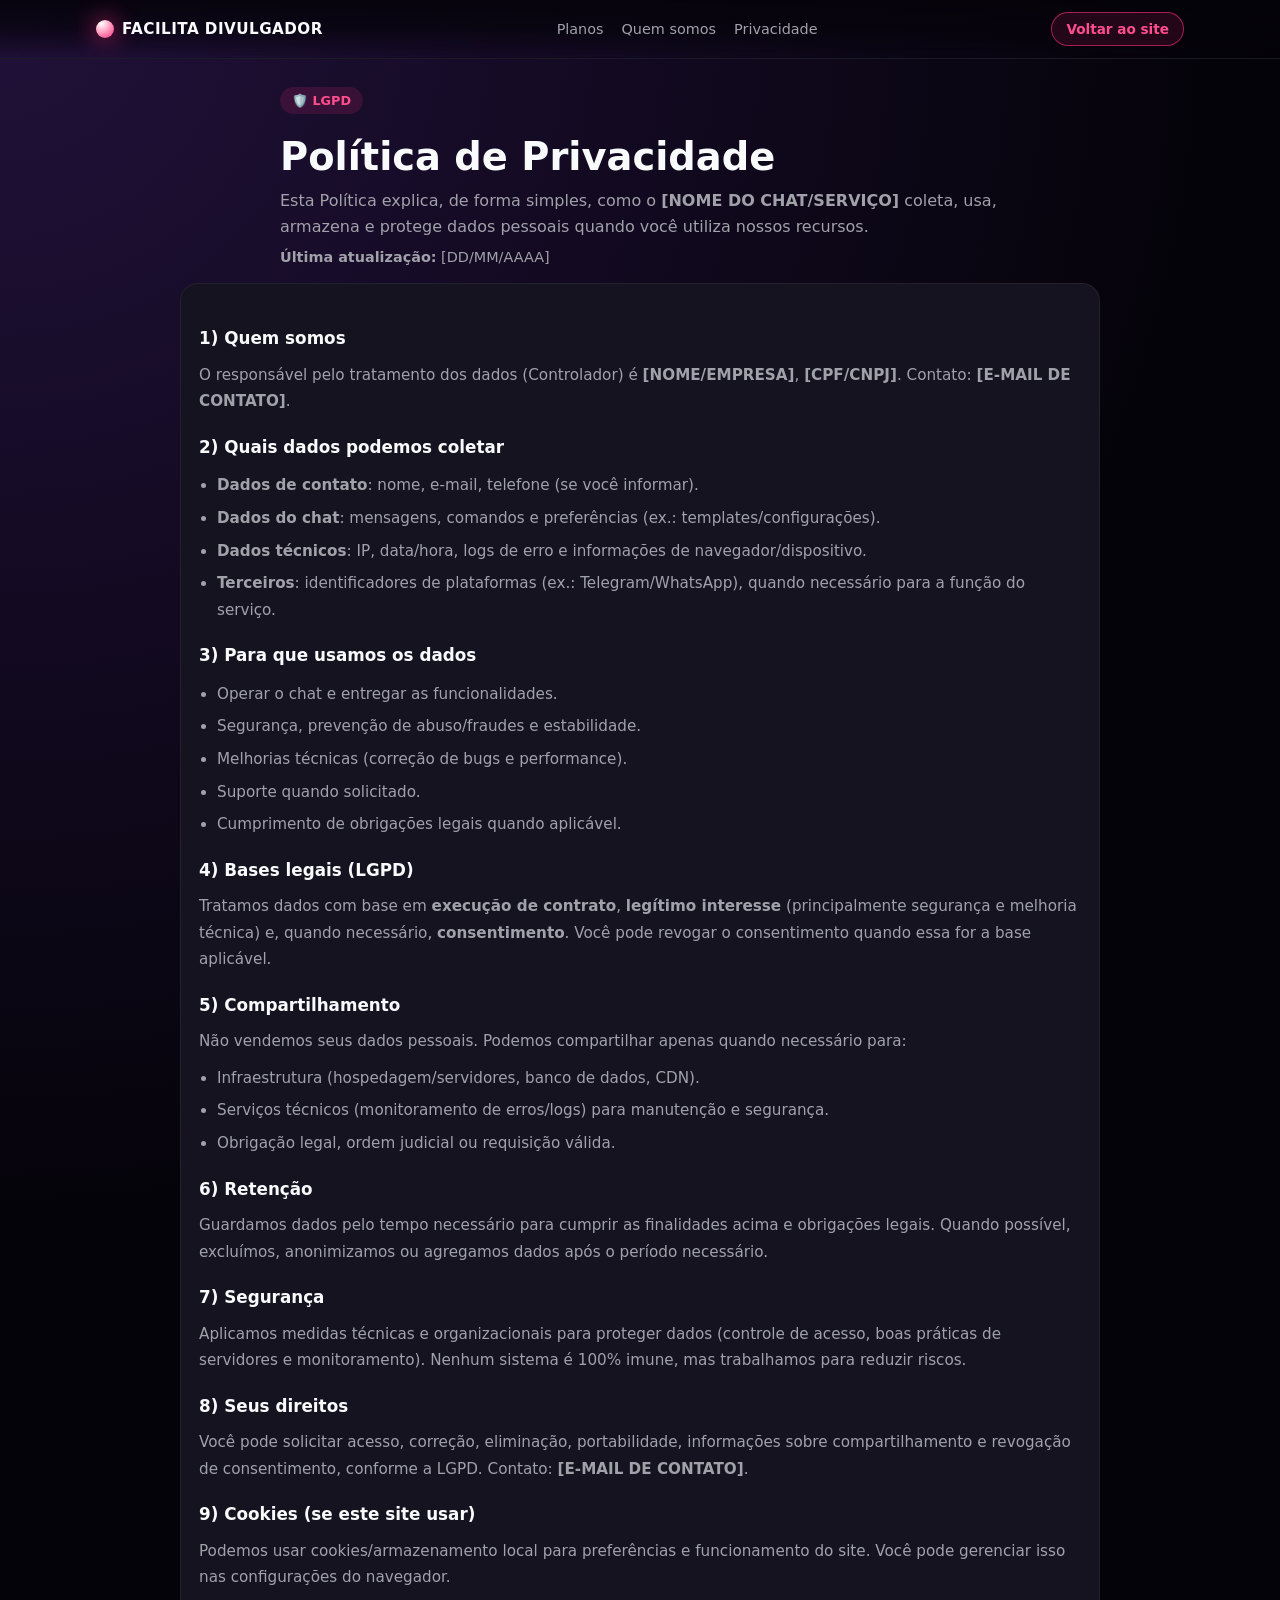
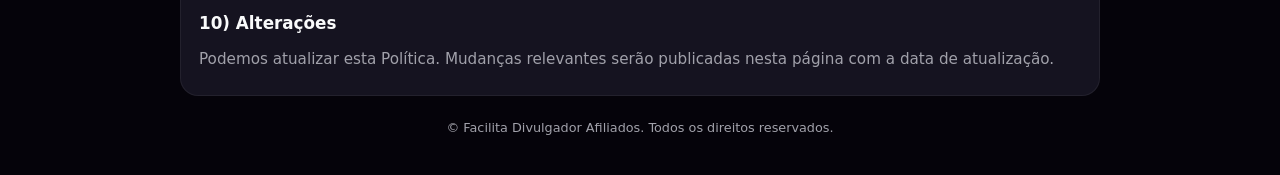
==== privacidade.html @ 99bbdde7 "alteracao politica privacidade" ====
<!DOCTYPE html>
<html lang="pt-BR">
<head>
  <meta charset="UTF-8" />
  <meta name="viewport" content="width=device-width, initial-scale=1.0" />
  <title>Política de Privacidade – Facilita Divulgador</title>
  <link rel="stylesheet" href="style.css" />
  <link rel="icon" href="favicon.png" sizes="512x512" type="image/png">
  <link rel="shortcut icon" href="favicon.png" type="image/png" />
</head>
<body class="legal-page">

  <header class="topbar">
    <div class="topbar-inner">
      <a class="logo" href="index.html" style="text-decoration:none; color:inherit;">
        <span class="logo-dot"></span>
        <span class="logo-text">Facilita Divulgador</span>
      </a>

      <nav class="nav-links" style="display:flex;">
        <a href="index.html#planos">Planos</a>
        <a href="index.html#quem-somos">Quem somos</a>
        <a href="privacidade.html" aria-current="page">Privacidade</a>
      </nav>

      <a href="index.html" class="topbar-cta">Voltar ao site</a>
    </div>
  </header>

  <main>
    <section class="section legal">
      <div class="legal-wrap">
        <div class="legal-head">
          <p class="hero-tag">🛡️ LGPD</p>
          <h1>Política de Privacidade</h1>
          <p class="legal-sub">
            Esta Política explica, de forma simples, como o <strong>[NOME DO CHAT/SERVIÇO]</strong>
            coleta, usa, armazena e protege dados pessoais quando você utiliza nossos recursos.
          </p>
          <p class="legal-meta">
            <strong>Última atualização:</strong> [DD/MM/AAAA]
          </p>
        </div>

        <article class="legal-card">
          <h2>1) Quem somos</h2>
          <p>
            O responsável pelo tratamento dos dados (Controlador) é <strong>[NOME/EMPRESA]</strong>,
            <strong>[CPF/CNPJ]</strong>. Contato: <strong>[E-MAIL DE CONTATO]</strong>.
          </p>

          <h2>2) Quais dados podemos coletar</h2>
          <ul>
            <li><strong>Dados de contato</strong>: nome, e-mail, telefone (se você informar).</li>
            <li><strong>Dados do chat</strong>: mensagens, comandos e preferências (ex.: templates/configurações).</li>
            <li><strong>Dados técnicos</strong>: IP, data/hora, logs de erro e informações de navegador/dispositivo.</li>
            <li><strong>Terceiros</strong>: identificadores de plataformas (ex.: Telegram/WhatsApp), quando necessário para a função do serviço.</li>
          </ul>

          <h2>3) Para que usamos os dados</h2>
          <ul>
            <li>Operar o chat e entregar as funcionalidades.</li>
            <li>Segurança, prevenção de abuso/fraudes e estabilidade.</li>
            <li>Melhorias técnicas (correção de bugs e performance).</li>
            <li>Suporte quando solicitado.</li>
            <li>Cumprimento de obrigações legais quando aplicável.</li>
          </ul>

          <h2>4) Bases legais (LGPD)</h2>
          <p>
            Tratamos dados com base em <strong>execução de contrato</strong>, <strong>legítimo interesse</strong>
            (principalmente segurança e melhoria técnica) e, quando necessário, <strong>consentimento</strong>.
            Você pode revogar o consentimento quando essa for a base aplicável.
          </p>

          <h2>5) Compartilhamento</h2>
          <p>Não vendemos seus dados pessoais. Podemos compartilhar apenas quando necessário para:</p>
          <ul>
            <li>Infraestrutura (hospedagem/servidores, banco de dados, CDN).</li>
            <li>Serviços técnicos (monitoramento de erros/logs) para manutenção e segurança.</li>
            <li>Obrigação legal, ordem judicial ou requisição válida.</li>
          </ul>

          <h2>6) Retenção</h2>
          <p>
            Guardamos dados pelo tempo necessário para cumprir as finalidades acima e obrigações legais.
            Quando possível, excluímos, anonimizamos ou agregamos dados após o período necessário.
          </p>

          <h2>7) Segurança</h2>
          <p>
            Aplicamos medidas técnicas e organizacionais para proteger dados (controle de acesso, boas práticas de servidores e monitoramento).
            Nenhum sistema é 100% imune, mas trabalhamos para reduzir riscos.
          </p>

          <h2>8) Seus direitos</h2>
          <p>
            Você pode solicitar acesso, correção, eliminação, portabilidade, informações sobre compartilhamento e revogação de consentimento,
            conforme a LGPD. Contato: <strong>[E-MAIL DE CONTATO]</strong>.
          </p>

          <h2>9) Cookies (se este site usar)</h2>
          <p>
            Podemos usar cookies/armazenamento local para preferências e funcionamento do site.
            Você pode gerenciar isso nas configurações do navegador.
          </p>

          <h2>10) Alterações</h2>
          <p>
            Podemos atualizar esta Política. Mudanças relevantes serão publicadas nesta página com a data de atualização.
          </p>
        </article>
      </div>
    </section>
  </main>

  <footer class="footer">
    <p>© Facilita Divulgador Afiliados. Todos os direitos reservados.</p>
  </footer>
</body>
</html>
---- style.css ----
:root {
  /* CORES PRINCIPAIS */
  --bg-main: #0b0711;
  --bg-secondary: #151320;
  --card-bg: #181427;
  --border-soft: rgba(255, 255, 255, 0.06);

  --text-primary: #f9fafb;
  --text-secondary: #a1a1aa;

  --accent-pink: #ff2d7a;
  --accent-pink-soft: #ff4d8d;
  --accent-purple: #7c3aed;
  --accent-blue: #22d3ee;

  --radius-lg: 20px;
  --shadow-soft: 0 18px 40px rgba(0, 0, 0, 0.45);
}

/* RESET SIMPLES */
* {
  margin: 0;
  padding: 0;
  box-sizing: border-box;
  font-family: system-ui, -apple-system, BlinkMacSystemFont, "Segoe UI",
    sans-serif;
}

body {
  min-height: 100vh;
  background: radial-gradient(circle at top left, #21113a, #05030a 55%);
  color: var(--text-primary);
}

/* TOPO */

.topbar {
  position: sticky;
  top: 0;
  z-index: 20;
  backdrop-filter: blur(18px);
  background: linear-gradient(
      to bottom,
      rgba(5, 3, 10, 0.9),
      rgba(5, 3, 10, 0.7),
      transparent
  );
  border-bottom: 1px solid rgba(148, 163, 184, 0.15);
}

.topbar-inner {
  max-width: 1120px;
  margin: 0 auto;
  padding: 12px 16px;
  display: flex;
  align-items: center;
  justify-content: space-between;
  gap: 14px;
}

.logo {
  display: flex;
  align-items: center;
  gap: 8px;
}

.logo-dot {
  width: 18px;
  height: 18px;
  border-radius: 999px;
  background: radial-gradient(circle at 30% 20%, #ffffff, var(--accent-pink));
  box-shadow: 0 0 24px rgba(255, 45, 122, 0.9);
}

.logo-text {
  font-weight: 700;
  letter-spacing: 0.03em;
  font-size: 0.95rem;
  text-transform: uppercase;
}

.nav-links {
  display: none;
  gap: 18px;
  font-size: 0.9rem;
}

.nav-links a {
  text-decoration: none;
  color: var(--text-secondary);
  transition: color 0.15s ease;
}

.nav-links a:hover {
  color: #ffffff;
}

.topbar-cta {
  text-decoration: none;
  padding: 8px 14px;
  border-radius: 999px;
  background: rgba(255, 45, 122, 0.12);
  color: var(--accent-pink-soft);
  font-size: 0.85rem;
  font-weight: 600;
  border: 1px solid rgba(255, 45, 122, 0.6);
  transition: background 0.15s ease, transform 0.15s ease,
    box-shadow 0.15s ease;
}

.topbar-cta:hover {
  background: rgba(255, 45, 122, 0.2);
  transform: translateY(-1px);
  box-shadow: 0 10px 24px rgba(255, 45, 122, 0.5);
}

@media (min-width: 768px) {
  .nav-links {
    display: flex;
  }
}

/* HERO */

.hero {
  padding: 40px 16px 40px;
}

.hero-inner {
  max-width: 1120px;
  margin: 0 auto;
  display: grid;
  gap: 32px;
}

@media (min-width: 900px) {
  .hero-inner {
    grid-template-columns: minmax(0, 1.1fr) minmax(0, 1fr);
    align-items: center;
  }
}

.hero-text {
  max-width: 560px;
}

.hero-tag {
  display: inline-flex;
  padding: 6px 12px;
  border-radius: 999px;
  background: rgba(255, 45, 122, 0.14);
  color: var(--accent-pink-soft);
  font-size: 0.8rem;
  font-weight: 600;
  margin-bottom: 12px;
}

.hero h1 {
  font-size: clamp(2rem, 3.2vw, 2.8rem);
  line-height: 1.1;
  margin-bottom: 12px;
}

.hero-sub {
  font-size: 0.98rem;
  color: var(--text-secondary);
  margin-bottom: 18px;
}

.hero-actions {
  display: flex;
  flex-wrap: wrap;
  gap: 10px;
  margin-bottom: 12px;
}

.primary-btn {
  text-decoration: none;
  padding: 10px 20px;
  border-radius: 999px;
  background: linear-gradient(90deg, var(--accent-pink), var(--accent-purple));
  color: #ffffff;
  font-size: 0.95rem;
  font-weight: 600;
  box-shadow: 0 18px 35px rgba(255, 45, 122, 0.55);
  transition: transform 0.15s ease, box-shadow 0.15s ease, opacity 0.15s ease;
}

.primary-btn:hover {
  transform: translateY(-1px);
  opacity: 0.96;
  box-shadow: 0 22px 45px rgba(255, 45, 122, 0.7);
}

.secondary-link {
  text-decoration: none;
  font-size: 0.9rem;
  color: var(--text-secondary);
  padding: 8px 0;
}

.secondary-link:hover {
  color: #ffffff;
}

.hero-note {
  font-size: 0.85rem;
  color: var(--text-secondary);
}

/* HERO MEDIA / PHONE MOCK */

.hero-media {
  position: relative;
  display: flex;
  justify-content: center;
}

.hero-glow {
  position: absolute;
  inset: 0;
  margin: auto;
  width: 260px;
  height: 260px;
  background: radial-gradient(circle, #ff4d8d, #7c3aed 40%, transparent 70%);
  filter: blur(2px);
  opacity: 0.9;
  z-index: 0;
}

.phone-mock {
  position: relative;
  width: 260px;
  border-radius: 32px;
  padding: 10px;
  background: linear-gradient(135deg, #999, #222);
  box-shadow: var(--shadow-soft);
  z-index: 1;
}

.phone-inner {
  border-radius: 26px;
  padding: 18px 16px;
  background: radial-gradient(circle at top left, #1f2933, #020617);
  border: 1px solid rgba(148, 163, 184, 0.5);
  color: #e5e7eb;
  font-size: 0.88rem;
}

.phone-tag {
  display: inline-flex;
  padding: 4px 10px;
  border-radius: 999px;
  background: rgba(34, 211, 238, 0.18);
  color: var(--accent-blue);
  font-size: 0.75rem;
  font-weight: 600;
  margin-bottom: 10px;
}

.phone-inner h3 {
  font-size: 1rem;
  margin-bottom: 6px;
}

.phone-inner p {
  font-size: 0.82rem;
  color: #cbd5f5;
  margin-bottom: 10px;
}

.phone-inner ul {
  list-style: none;
  display: flex;
  flex-direction: column;
  gap: 5px;
  font-size: 0.8rem;
}

.phone-inner li::before {
  content: "• ";
  color: var(--accent-pink-soft);
}

/* SEÇÕES GERAIS */

.section {
  padding: 40px 16px 0;
}

.section-header {
  max-width: 720px;
  margin: 0 auto 24px;
  text-align: center;
}

.section-header h2 {
  font-size: 1.4rem;
  margin-bottom: 6px;
}

.section-header p {
  font-size: 0.95rem;
  color: var(--text-secondary);
}

.section-header.narrow {
  max-width: 560px;
}

/* FEATURES */

.features-grid {
  max-width: 960px;
  margin: 0 auto;
  display: grid;
  gap: 18px;
}

@media (min-width: 768px) {
  .features-grid {
    grid-template-columns: repeat(3, minmax(0, 1fr));
  }
}

.feature-card {
  background: var(--bg-secondary);
  border-radius: 16px;
  padding: 18px 16px;
  border: 1px solid var(--border-soft);
}

.feature-card h3 {
  font-size: 1rem;
  margin-bottom: 6px;
}

.feature-card p {
  font-size: 0.88rem;
  color: var(--text-secondary);
}

/* PLANOS */

.section-plans {
  padding-bottom: 40px;
}

.plans-grid {
  max-width: 1120px;
  margin: 0 auto;
  display: grid;
  gap: 18px;
}

@media (min-width: 900px) {
  .plans-grid {
    grid-template-columns: repeat(4, minmax(0, 1fr));
  }
}

.plan-card {
  background: var(--card-bg);
  border-radius: 18px;
  padding: 18px 16px;
  border: 1px solid var(--border-soft);
  display: flex;
  flex-direction: column;
  gap: 8px;
  position: relative;
}

.plan-tag {
  font-size: 0.8rem;
  color: var(--text-secondary);
}

.plan-price {
  font-size: 1rem;
  font-weight: 600;
  margin-top: 4px;
}

.plan-list {
  list-style: none;
  margin-top: 8px;
  margin-bottom: 14px;
  font-size: 0.85rem;
  color: var(--text-secondary);
  display: flex;
  flex-direction: column;
  gap: 4px;
}

.plan-list li::before {
  content: "• ";
  color: var(--accent-pink-soft);
}

.plan-btn {
  text-decoration: none;
  padding: 8px 12px;
  border-radius: 999px;
  border: 1px solid rgba(255, 45, 122, 0.45);
  color: var(--accent-pink-soft);
  font-size: 0.85rem;
  font-weight: 600;
  text-align: center;
  transition: background 0.15s ease, transform 0.15s ease,
    box-shadow 0.15s ease;
}

.plan-btn:hover {
  background: rgba(255, 45, 122, 0.12);
  transform: translateY(-1px);
  box-shadow: 0 10px 24px rgba(255, 45, 122, 0.4);
}

/* Destaque GOLD */

.plan-featured {
  position: relative;
  border-radius: 18px;
  border: 1px solid rgba(250, 204, 21, 0.85);
  background: radial-gradient(circle at top, #2b1a10, #181427 65%);
  box-shadow:
    0 0 0 1px rgba(250, 204, 21, 0.4),
    0 22px 55px rgba(0, 0, 0, 0.85);
}

/* glow dourado embaixo do card */
.plan-featured::after {
  content: "";
  position: absolute;
  left: 50%;
  bottom: 12px;
  transform: translateX(-50%);
  width: 70%;
  height: 26px;
  border-radius: 999px;
  background: radial-gradient(
    ellipse at center,
    rgba(250, 204, 21, 0.55),
    rgba(250, 204, 21, 0)
  );
  filter: blur(4px);
  pointer-events: none;
  z-index: 0;
}

.plan-badge {
  position: absolute;
  top: 14px;
  right: 14px;
  font-size: 0.7rem;
  padding: 4px 8px;
  border-radius: 999px;
  background: linear-gradient(90deg, #facc15, #f97316);
  color: #1f2937;
  font-weight: 700;
}

.plan-btn-featured {
  position: relative;
  z-index: 1;
  background: linear-gradient(90deg, #facc15, #f97316);
  border-color: transparent;
  color: #1f2937;
  box-shadow: 0 18px 35px rgba(250, 204, 21, 0.7);
}

.plan-btn-featured:hover {
  box-shadow: 0 22px 45px rgba(250, 204, 21, 0.9);
  transform: translateY(-1px);
    color: #facc15;
}

/* FOOTER */

.footer {
  padding: 24px 16px 40px;
  text-align: center;
  font-size: 0.8rem;
  color: var(--text-secondary);
}


/* PÁGINAS LEGAIS (privacidade/termos) */
.legal-page .section {
  padding-top: 28px;
}

.legal-wrap {
  max-width: 920px;
  margin: 0 auto;
}

.legal-head {
  text-align: left;
  max-width: 720px;
  margin: 0 auto 18px;
}

.legal-head h1 {
  font-size: clamp(1.8rem, 3vw, 2.4rem);
  line-height: 1.1;
  margin: 10px 0 10px;
}

.legal-sub {
  color: var(--text-secondary);
  line-height: 1.6;
  margin-bottom: 10px;
}

.legal-meta {
  color: var(--text-secondary);
  font-size: 0.9rem;
}

.legal-card {
  background: var(--bg-secondary);
  border: 1px solid var(--border-soft);
  border-radius: 18px;
  padding: 22px 18px;
  line-height: 1.75;
}

.legal-card h2 {
  font-size: 1.05rem;
  margin: 18px 0 8px;
}

.legal-card p,
.legal-card li {
  color: var(--text-secondary);
  font-size: 0.95rem;
}

.legal-card ul {
  padding-left: 18px;
  margin: 10px 0 0;
  display: grid;
  gap: 6px;
}
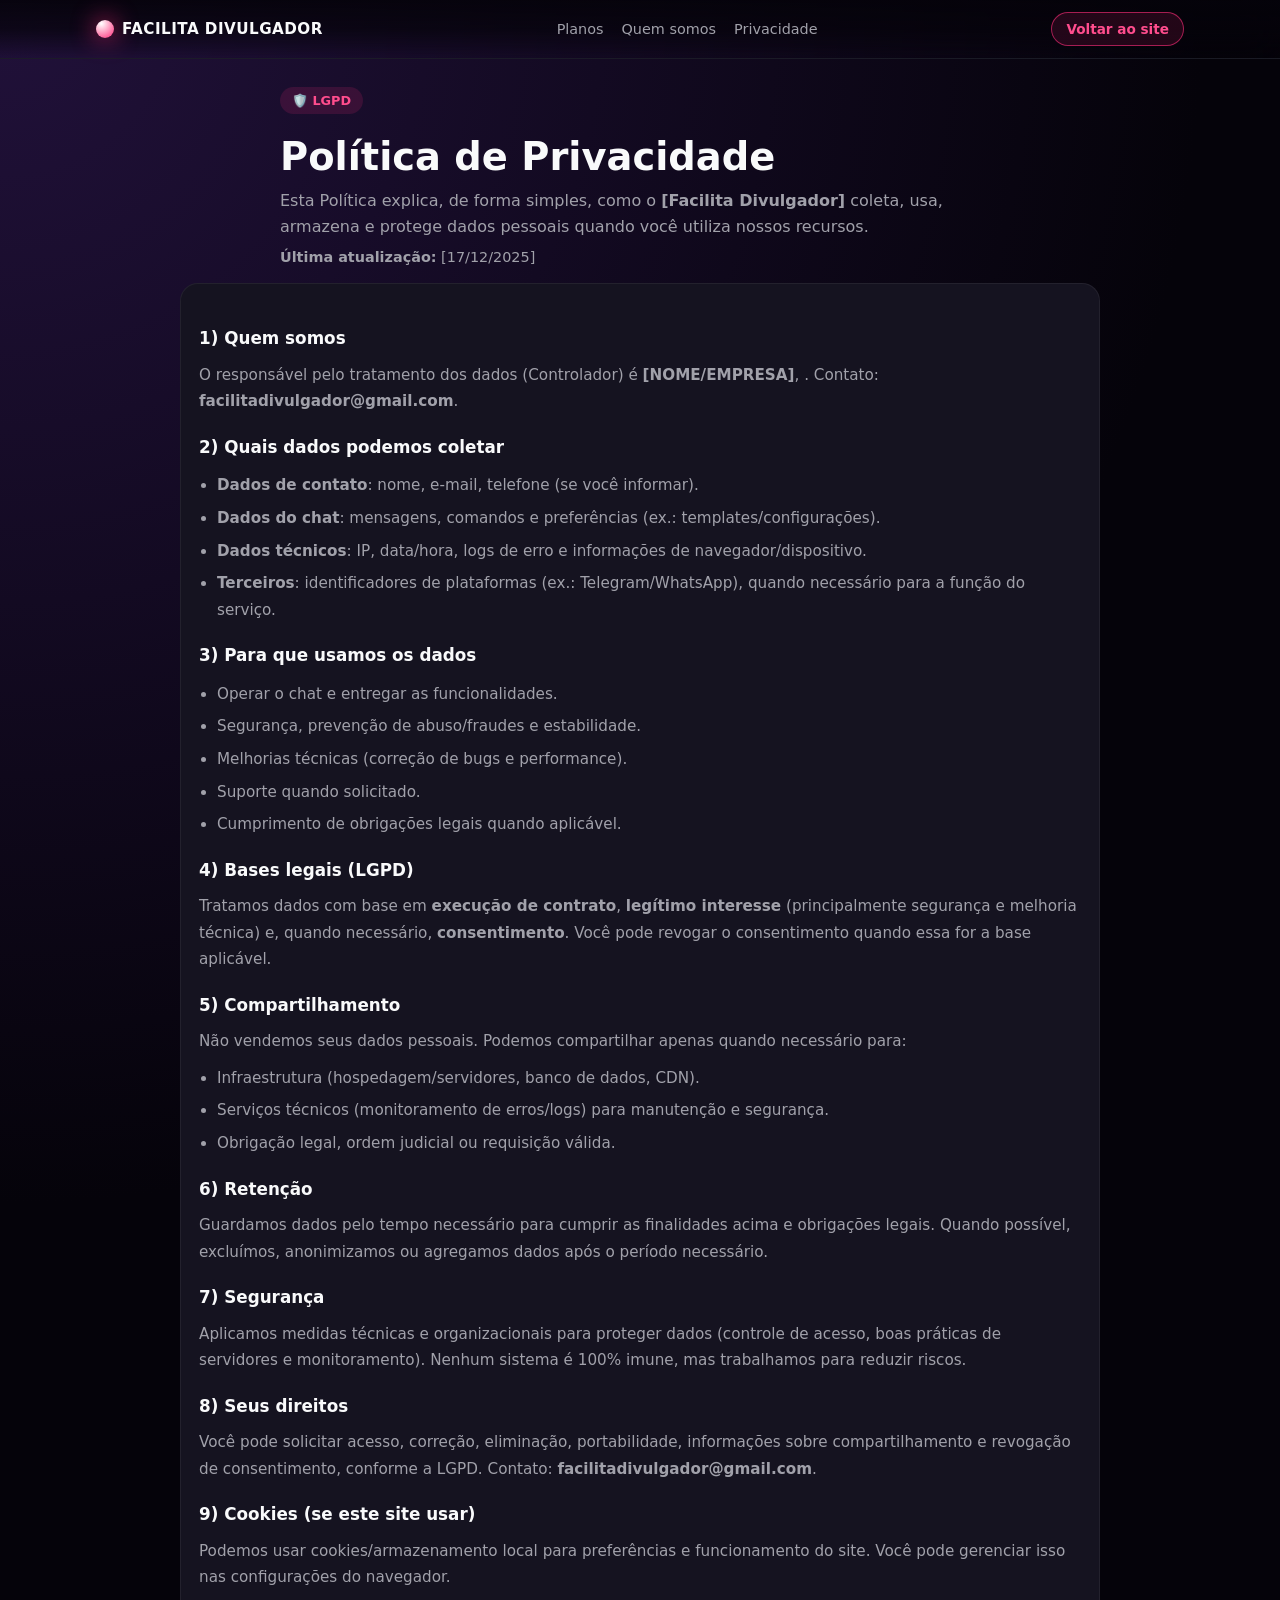
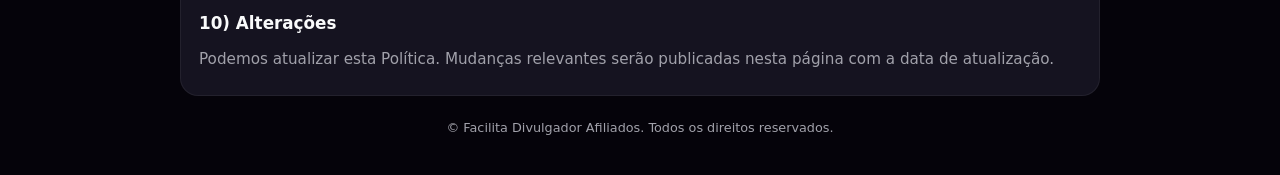
==== commit d4a86ee0: "correcoes finais poltiica" ====
--- a/privacidade.html
+++ b/privacidade.html
@@ -34,11 +34,11 @@
           <p class="hero-tag">🛡️ LGPD</p>
           <h1>Política de Privacidade</h1>
           <p class="legal-sub">
-            Esta Política explica, de forma simples, como o <strong>[NOME DO CHAT/SERVIÇO]</strong>
+            Esta Política explica, de forma simples, como o <strong>[Facilita Divulgador]</strong>
             coleta, usa, armazena e protege dados pessoais quando você utiliza nossos recursos.
           </p>
           <p class="legal-meta">
-            <strong>Última atualização:</strong> [DD/MM/AAAA]
+            <strong>Última atualização:</strong> [17/12/2025]
           </p>
         </div>
 
@@ -46,7 +46,7 @@
           <h2>1) Quem somos</h2>
           <p>
             O responsável pelo tratamento dos dados (Controlador) é <strong>[NOME/EMPRESA]</strong>,
-            <strong>[CPF/CNPJ]</strong>. Contato: <strong>[E-MAIL DE CONTATO]</strong>.
+            <strong></strong>. Contato: <strong>facilitadivulgador@gmail.com</strong>.
           </p>
 
           <h2>2) Quais dados podemos coletar</h2>
@@ -96,7 +96,7 @@
           <h2>8) Seus direitos</h2>
           <p>
             Você pode solicitar acesso, correção, eliminação, portabilidade, informações sobre compartilhamento e revogação de consentimento,
-            conforme a LGPD. Contato: <strong>[E-MAIL DE CONTATO]</strong>.
+            conforme a LGPD. Contato: <strong>facilitadivulgador@gmail.com</strong>.
           </p>
 
           <h2>9) Cookies (se este site usar)</h2>
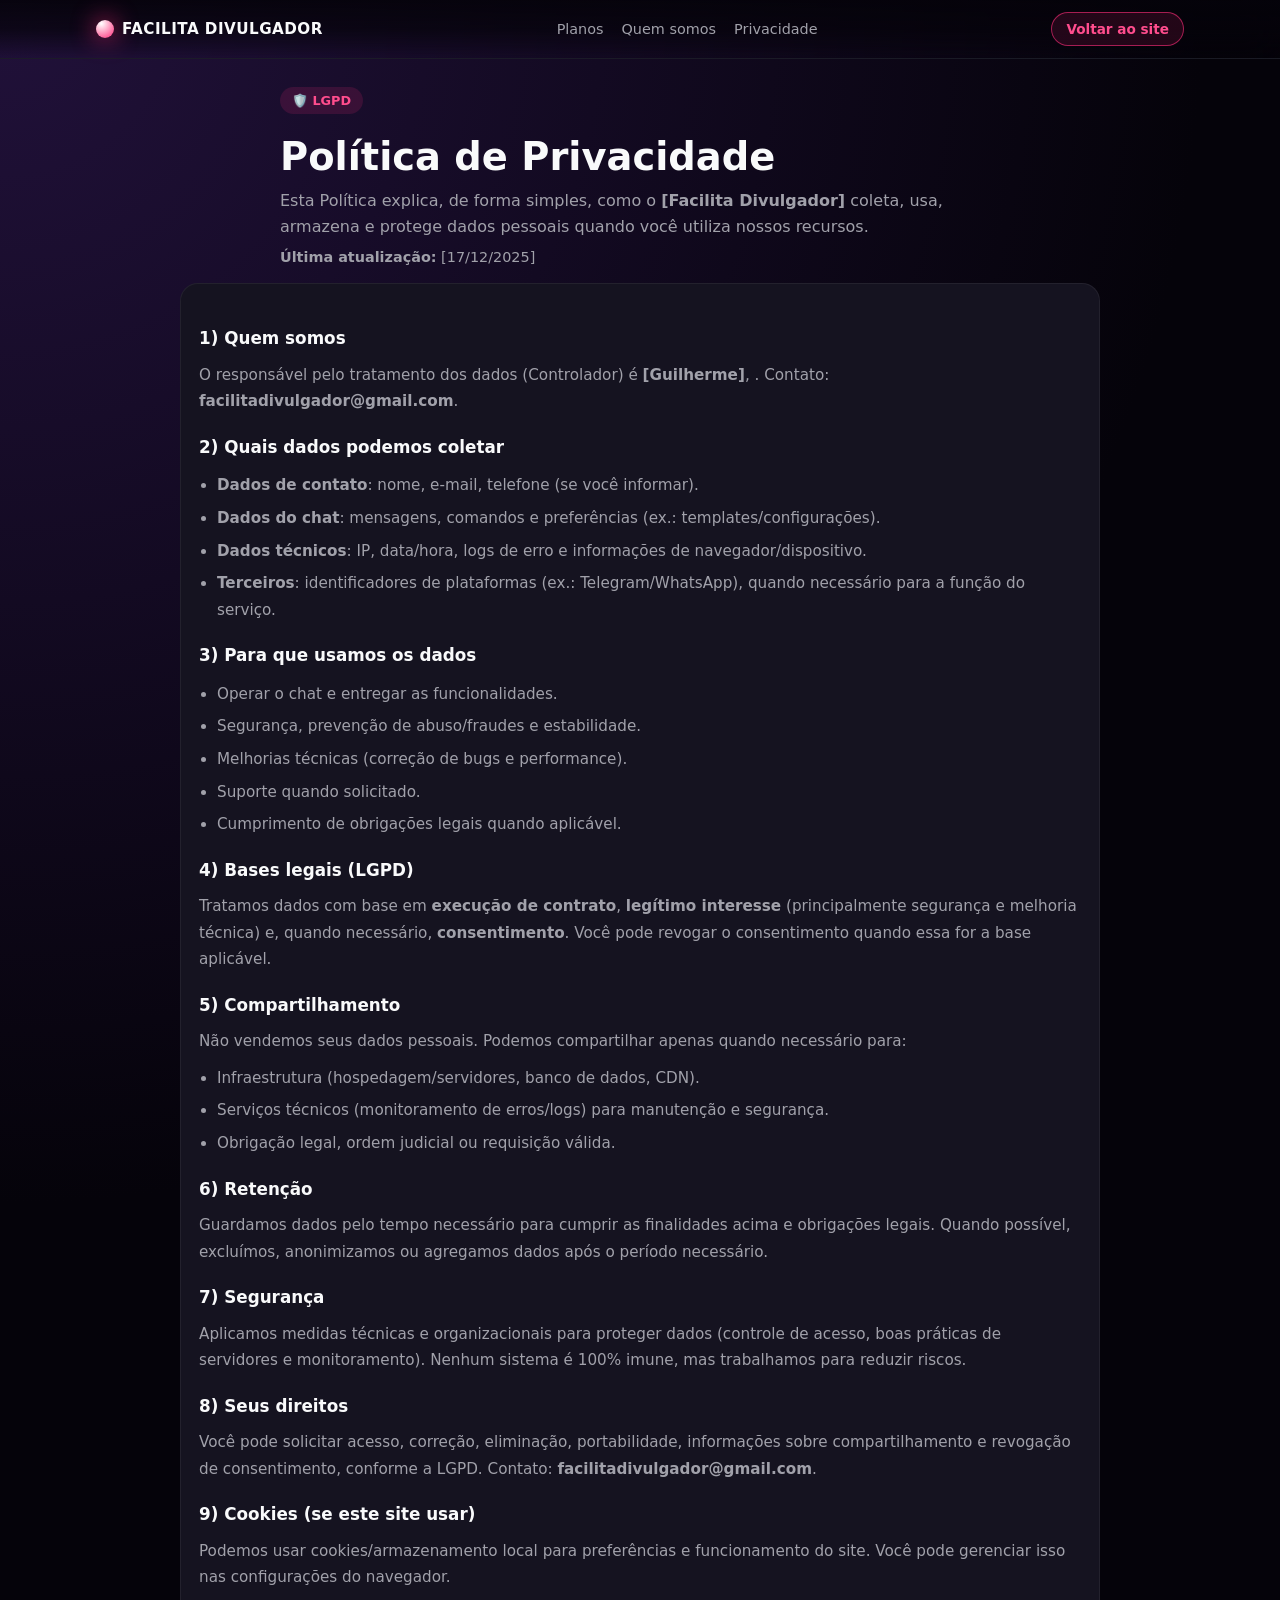
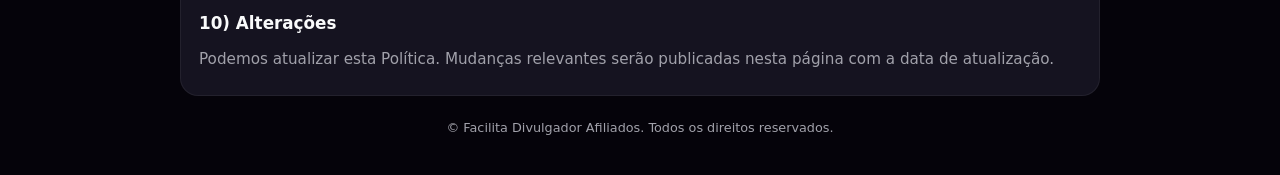
==== commit f5cc9177: "correcoes finais poltiica v2" ====
--- a/privacidade.html
+++ b/privacidade.html
@@ -45,7 +45,7 @@
         <article class="legal-card">
           <h2>1) Quem somos</h2>
           <p>
-            O responsável pelo tratamento dos dados (Controlador) é <strong>[NOME/EMPRESA]</strong>,
+            O responsável pelo tratamento dos dados (Controlador) é <strong>[Guilherme]</strong>,
             <strong></strong>. Contato: <strong>facilitadivulgador@gmail.com</strong>.
           </p>
 
